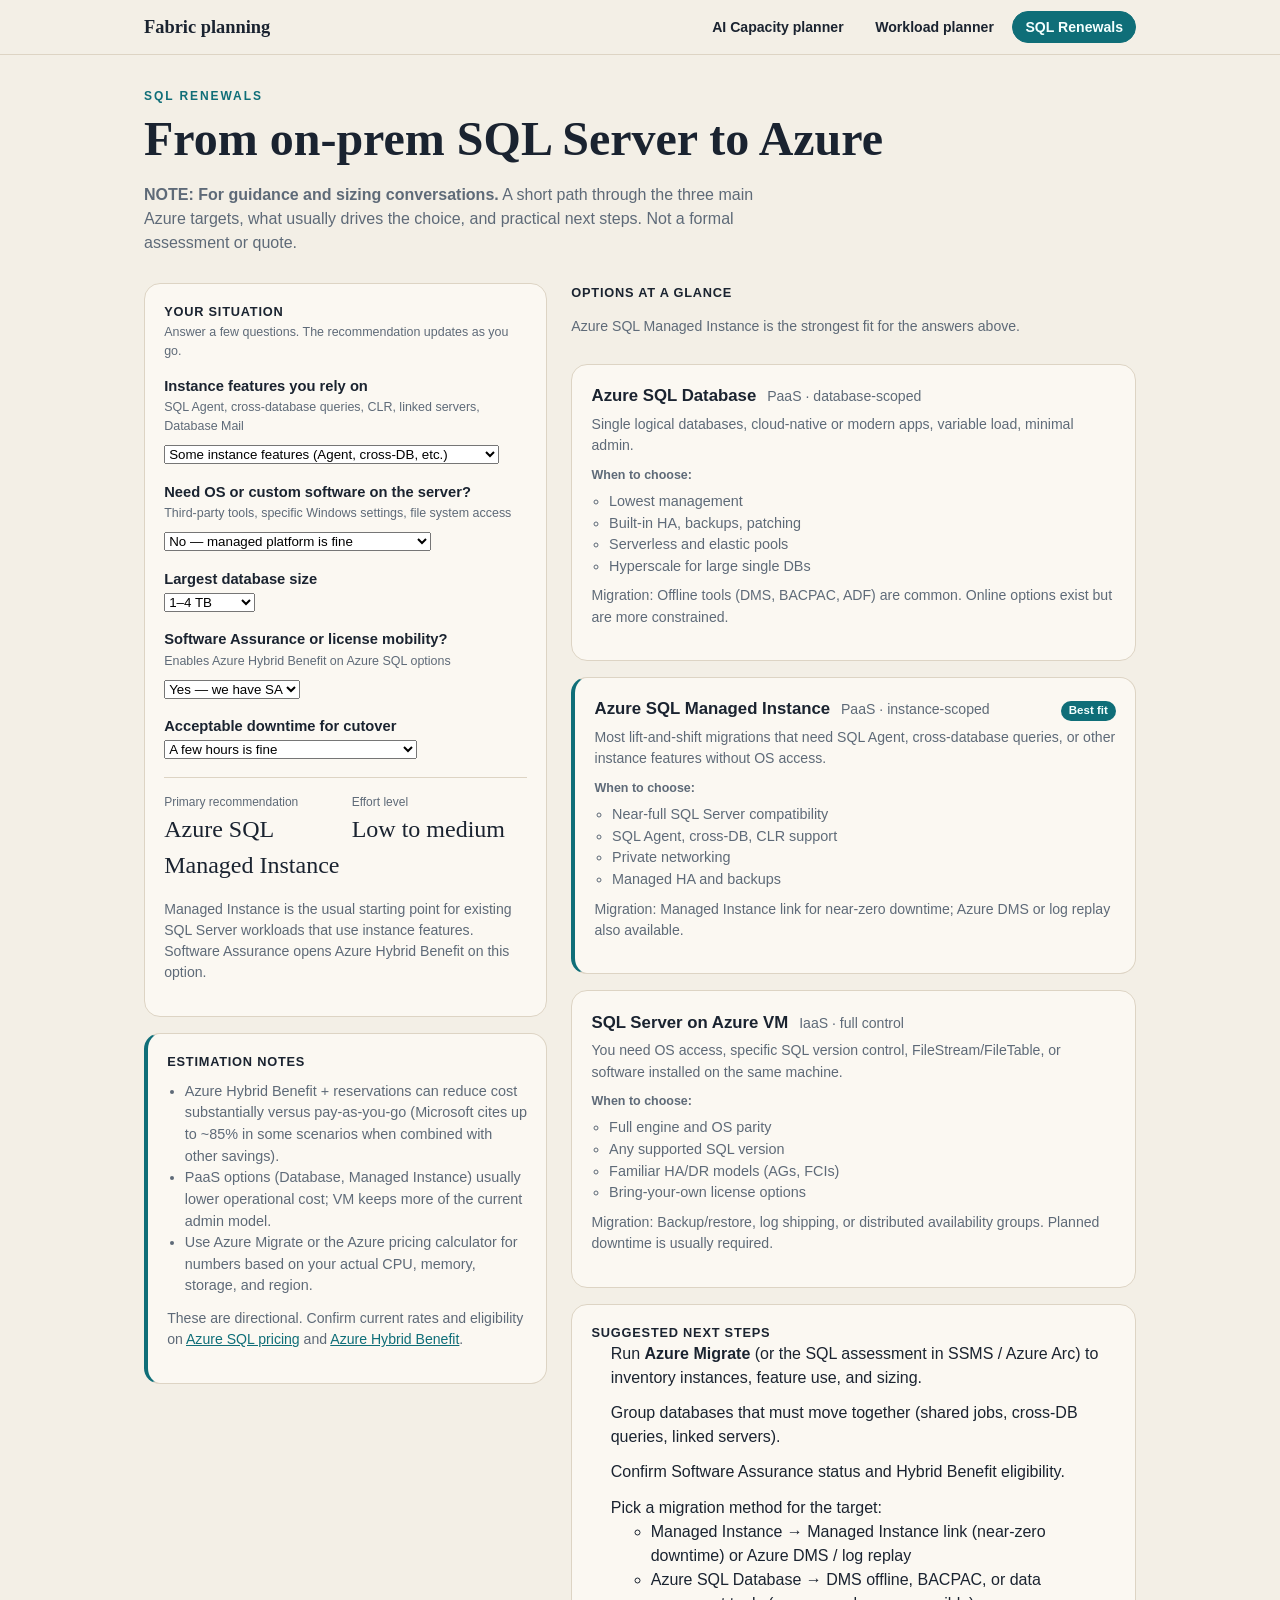
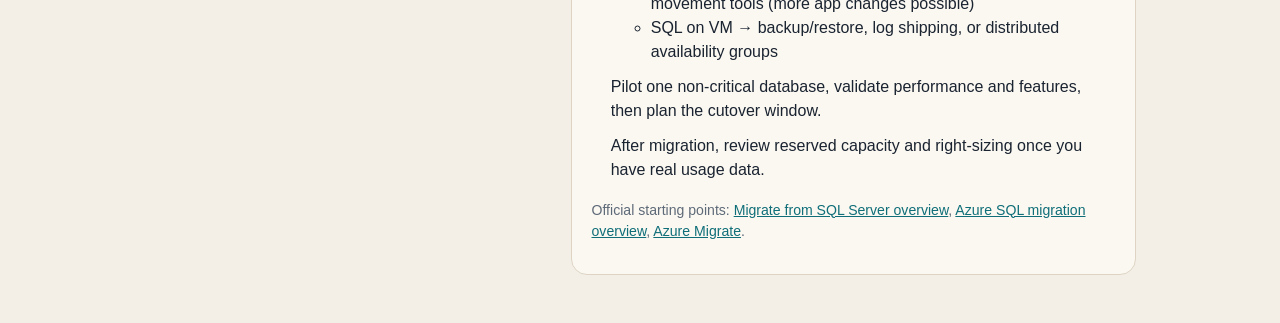
==== docs/sql-renewals/index.html @ 0dada89f "Add SQL Renewals guidance page for on-prem to Azure options" ====
<!DOCTYPE html>
<html lang="en">
<head>
  <meta charset="utf-8" />
  <meta name="viewport" content="width=device-width, initial-scale=1" />
  <title>SQL Renewals — Azure options</title>
  <meta name="description" content="High-level guidance for customers moving on-premises SQL Server databases to Azure. Compare Azure SQL Database, Managed Instance, and SQL on VMs, with next steps and estimation notes." />
  <link rel="stylesheet" href="../site.css" />
</head>
<body data-page="sql">
  <script src="../nav.js"></script>
  <main class="wrap">
    <p class="kicker">SQL renewals</p>
    <h1>From on-prem SQL Server to Azure</h1>
    <p class="lede"><strong>NOTE: For guidance and sizing conversations.</strong> A short path through the three main Azure targets, what usually drives the choice, and practical next steps. Not a formal assessment or quote.</p>

    <div class="layout">
      <section>
        <div class="card">
          <h2>Your situation</h2>
          <p class="hint">Answer a few questions. The recommendation updates as you go.</p>

          <label for="features">Instance features you rely on</label>
          <p class="hint">SQL Agent, cross-database queries, CLR, linked servers, Database Mail</p>
          <select id="features">
            <option value="none">Mostly database-level only</option>
            <option value="some" selected>Some instance features (Agent, cross-DB, etc.)</option>
            <option value="heavy">Heavy use of instance features or custom extensions</option>
          </select>

          <label for="os">Need OS or custom software on the server?</label>
          <p class="hint">Third-party tools, specific Windows settings, file system access</p>
          <select id="os">
            <option value="no" selected>No — managed platform is fine</option>
            <option value="yes">Yes — we need OS or install-level control</option>
          </select>

          <label for="size">Largest database size</label>
          <select id="size">
            <option value="small">Under 1 TB</option>
            <option value="mid" selected>1–4 TB</option>
            <option value="large">Over 4 TB</option>
          </select>

          <label for="sa">Software Assurance or license mobility?</label>
          <p class="hint">Enables Azure Hybrid Benefit on Azure SQL options</p>
          <select id="sa">
            <option value="yes" selected>Yes — we have SA</option>
            <option value="no">No or not sure</option>
          </select>

          <label for="downtime">Acceptable downtime for cutover</label>
          <select id="downtime">
            <option value="low">Minimal (near-zero preferred)</option>
            <option value="medium" selected>A few hours is fine</option>
            <option value="high">Planned outage of a day or more is OK</option>
          </select>

          <dl class="stats" style="margin-top:1rem">
            <div><dt>Primary recommendation</dt><dd id="rec-name">—</dd></div>
            <div><dt>Effort level</dt><dd id="rec-effort">—</dd></div>
          </dl>
          <p class="note" id="rec-why" style="margin-top:0.6rem"></p>
        </div>

        <div class="card accent-card" style="margin-top:1rem">
          <h2>Estimation notes</h2>
          <ul class="assume">
            <li>Azure Hybrid Benefit + reservations can reduce cost substantially versus pay-as-you-go (Microsoft cites up to ~85% in some scenarios when combined with other savings).</li>
            <li>PaaS options (Database, Managed Instance) usually lower operational cost; VM keeps more of the current admin model.</li>
            <li>Use Azure Migrate or the Azure pricing calculator for numbers based on your actual CPU, memory, storage, and region.</li>
          </ul>
          <p class="note" style="margin-top:0.7rem">These are directional. Confirm current rates and eligibility on <a href="https://azure.microsoft.com/pricing/details/azure-sql-database/" target="_blank">Azure SQL pricing</a> and <a href="https://azure.microsoft.com/pricing/hybrid-benefit/" target="_blank">Azure Hybrid Benefit</a>.</p>
        </div>
      </section>

      <section>
        <div class="toolbar">
          <div>
            <h2>Options at a glance</h2>
            <p class="note" id="fit-line">Adjust the inputs to highlight the strongest fit.</p>
          </div>
        </div>
        <ol id="options" class="stack"></ol>

        <div class="card" style="margin-top:1rem">
          <h2>Suggested next steps</h2>
          <ol class="assume" style="padding-left:1.2rem">
            <li>Run <strong>Azure Migrate</strong> (or the SQL assessment in SSMS / Azure Arc) to inventory instances, feature use, and sizing.</li>
            <li>Group databases that must move together (shared jobs, cross-DB queries, linked servers).</li>
            <li>Confirm Software Assurance status and Hybrid Benefit eligibility.</li>
            <li>Pick a migration method for the target:
              <ul>
                <li>Managed Instance → Managed Instance link (near-zero downtime) or Azure DMS / log replay</li>
                <li>Azure SQL Database → DMS offline, BACPAC, or data movement tools (more app changes possible)</li>
                <li>SQL on VM → backup/restore, log shipping, or distributed availability groups</li>
              </ul>
            </li>
            <li>Pilot one non-critical database, validate performance and features, then plan the cutover window.</li>
            <li>After migration, review reserved capacity and right-sizing once you have real usage data.</li>
          </ol>
          <p class="note foot">Official starting points: <a href="https://learn.microsoft.com/en-us/data-migration/sql-server/overview" target="_blank">Migrate from SQL Server overview</a>, <a href="https://learn.microsoft.com/en-us/azure/azure-sql/migration-guides/migration-overview" target="_blank">Azure SQL migration overview</a>, <a href="https://azure.microsoft.com/products/azure-migrate/" target="_blank">Azure Migrate</a>.</p>
        </div>
      </section>
    </div>
  </main>

  <script>
    const OPTIONS = [
      {
        id: "db",
        name: "Azure SQL Database",
        model: "PaaS · database-scoped",
        effort: "Higher (possible app changes)",
        when: "Single logical databases, cloud-native or modern apps, variable load, minimal admin.",
        pros: ["Lowest management", "Built-in HA, backups, patching", "Serverless and elastic pools", "Hyperscale for large single DBs"],
        cons: ["No full SQL Agent", "Limited cross-database and instance features", "No OS access"],
        migrate: "Offline tools (DMS, BACPAC, ADF) are common. Online options exist but are more constrained."
      },
      {
        id: "mi",
        name: "Azure SQL Managed Instance",
        model: "PaaS · instance-scoped",
        effort: "Low to medium",
        when: "Most lift-and-shift migrations that need SQL Agent, cross-database queries, or other instance features without OS access.",
        pros: ["Near-full SQL Server compatibility", "SQL Agent, cross-DB, CLR support", "Private networking", "Managed HA and backups"],
        cons: ["Higher cost than single Database in some cases", "Some feature differences remain", "Storage and size limits apply"],
        migrate: "Managed Instance link for near-zero downtime; Azure DMS or log replay also available."
      },
      {
        id: "vm",
        name: "SQL Server on Azure VM",
        model: "IaaS · full control",
        effort: "Lowest migration, highest ongoing ops",
        when: "You need OS access, specific SQL version control, FileStream/FileTable, or software installed on the same machine.",
        pros: ["Full engine and OS parity", "Any supported SQL version", "Familiar HA/DR models (AGs, FCIs)", "Bring-your-own license options"],
        cons: ["You own patching, backups, and HA", "Idle VMs still cost money", "More operational work"],
        migrate: "Backup/restore, log shipping, or distributed availability groups. Planned downtime is usually required."
      }
    ];

    function recommend() {
      const features = document.getElementById("features").value;
      const os = document.getElementById("os").value;
      const size = document.getElementById("size").value;
      const sa = document.getElementById("sa").value;
      const downtime = document.getElementById("downtime").value;

      let primary = "mi";
      let why = "Managed Instance is the usual starting point for existing SQL Server workloads that use instance features.";

      if (os === "yes") {
        primary = "vm";
        why = "OS or custom software requirements point to SQL Server on an Azure VM.";
      } else if (features === "none" && size !== "large") {
        primary = "db";
        why = "Database-level features and moderate size fit Azure SQL Database well, with the lowest management overhead.";
      } else if (features === "heavy") {
        primary = "mi";
        why = "Heavy instance-feature use is a strong fit for Managed Instance. Review any remaining gaps against a VM if needed.";
      } else if (size === "large") {
        primary = "mi";
        why = "Larger databases are commonly placed on Managed Instance (or a VM). Confirm storage and performance limits for the target tier.";
      }

      if (sa === "yes" && primary !== "vm") {
        why += " Software Assurance opens Azure Hybrid Benefit on this option.";
      }
      if (downtime === "low" && primary === "mi") {
        why += " Managed Instance link is designed for minimal-downtime cutovers.";
      }

      return { primary, why };
    }

    function render() {
      const { primary, why } = recommend();
      const rec = OPTIONS.find(o => o.id === primary);
      document.getElementById("rec-name").textContent = rec.name;
      document.getElementById("rec-effort").textContent = rec.effort;
      document.getElementById("rec-why").textContent = why;
      document.getElementById("fit-line").textContent = rec.name + " is the strongest fit for the answers above.";

      const list = document.getElementById("options");
      list.replaceChildren();
      OPTIONS.forEach(function (opt) {
        const li = document.createElement("li");
        li.className = "card" + (opt.id === primary ? " accent-card" : "");
        li.innerHTML =
          '<div class="row" style="display:flex;justify-content:space-between;align-items:baseline;gap:0.5rem;flex-wrap:wrap">' +
            '<div><strong style="font-size:1.05rem"></strong> <span class="price" style="margin-left:0.4rem"></span></div>' +
            (opt.id === primary ? '<span class="pill fit">Best fit</span>' : '') +
          '</div>' +
          '<p class="note" style="margin:0.35rem 0 0.6rem"></p>' +
          '<p class="hint" style="margin:0 0 0.4rem"><strong>When to choose:</strong> </p>' +
          '<ul class="assume" style="margin-top:0"></ul>' +
          '<p class="note" style="margin-top:0.5rem"><strong>Migration:</strong> </p>';
        li.querySelector("strong").textContent = opt.name;
        li.querySelector(".price").textContent = opt.model;
        li.querySelector("p.note").textContent = opt.when;
        const ul = li.querySelector("ul");
        opt.pros.forEach(function (p) {
          const item = document.createElement("li");
          item.textContent = p;
          ul.appendChild(item);
        });
        li.querySelectorAll("p.note")[1].textContent = "Migration: " + opt.migrate;
        list.appendChild(li);
      });
    }

    ["features", "os", "size", "sa", "downtime"].forEach(function (id) {
      document.getElementById(id).addEventListener("change", render);
    });
    render();
  </script>
  <!-- Cloudflare Web Analytics --><script type='module' src='https://static.cloudflareinsights.com/beacon.min.js' data-cf-beacon='{"token": "a39a55a293044466ad2233b0552613f7"}'></script><!-- End Cloudflare Web Analytics -->
</body>
</html>
---- docs/site.css ----
/* Shared styles for the Fabric planning site.
   Link this from every page: <link rel="stylesheet" href="site.css" /> */

:root {
  --paper: #f3efe6;
  --sheet: #fbf8f2;
  --ink: #1a2330;
  --muted: #5e6a78;
  --line: #ddd4c4;
  --accent: #0f6e78;
  --accent-ink: #f4fffe;
  --ok: #1f6b4a;
  --ok-bg: #e5f4ec;
  --warn: #8a5a12;
  --warn-bg: #f8efd8;
  --hot: #9a3412;
  --hot-bg: #fde8d8;
  --over: #9b1c1c;
  --over-bg: #f8e4e2;
  --sans: "Segoe UI", "Liberation Sans", sans-serif;
  --serif: "Palatino Linotype", "Liberation Serif", Georgia, serif;
}

* { box-sizing: border-box; }
html, body { margin: 0; background: var(--paper); color: var(--ink); }
body { font-family: var(--sans); line-height: 1.5; }
button, [role="button"] { cursor: pointer; }
button, input { font: inherit; color: inherit; }
a { color: var(--accent); }

/* Navigation injected by nav.js */
.site-header {
  position: sticky;
  top: 0;
  z-index: 20;
  background: var(--paper);
  border-bottom: 1px solid var(--line);
}
.site-bar {
  max-width: 64rem;
  margin: 0 auto;
  padding: 0.7rem 1rem;
  display: flex;
  flex-wrap: wrap;
  align-items: center;
  gap: 0.45rem 0.85rem;
}
.site-brand {
  margin-right: auto;
  font-family: var(--serif);
  font-size: 1.15rem;
  font-weight: 600;
  color: var(--ink);
  text-decoration: none;
  line-height: 1.2;
}
.site-nav { display: flex; flex-wrap: wrap; gap: 0.35rem; }
.site-nav a {
  text-decoration: none;
  color: var(--ink);
  font-size: 0.88rem;
  font-weight: 650;
  line-height: 1.2;
  padding: 0.4rem 0.75rem;
  border-radius: 999px;
  border: 1px solid transparent;
}
.site-nav a:hover { background: var(--sheet); border-color: var(--line); }
.site-nav a[aria-current="page"] {
  background: var(--accent);
  color: var(--accent-ink);
  border-color: var(--accent);
}
.site-nav a[aria-current="page"]:hover { background: var(--accent); }

/* Page frame */
.wrap { max-width: 64rem; margin: 0 auto; padding: 2rem 1rem 3rem; }
.kicker {
  margin: 0;
  font-size: 0.75rem;
  font-weight: 650;
  letter-spacing: 0.16em;
  text-transform: uppercase;
  color: var(--accent);
}
h1 {
  margin: 0.4rem 0 0;
  font-family: var(--serif);
  font-size: clamp(2rem, 5vw, 3rem);
  font-weight: 600;
  line-height: 1.15;
}
.lede { max-width: 40rem; color: var(--muted); }
.layout { display: grid; gap: 1.5rem; margin-top: 1.75rem; }
@media (min-width: 960px) {
  .layout { grid-template-columns: 5fr 7fr; align-items: start; }
}

.card { background: var(--sheet); border: 1px solid var(--line); border-radius: 1rem; padding: 1.15rem 1.2rem; }
.accent-card { border-left: 4px solid var(--accent); }
.stack { display: grid; gap: 1rem; }

h2 { margin: 0; font-size: 0.8rem; letter-spacing: 0.06em; text-transform: uppercase; }
label { display: block; font-size: 0.92rem; font-weight: 600; margin-top: 0.9rem; }
.hint { margin: 0.1rem 0 0.4rem; color: var(--muted); font-size: 0.78rem; }
.note { color: var(--muted); font-size: 0.88rem; }
ul.assume { margin: 0.6rem 0 0; padding-left: 1.1rem; color: var(--muted); font-size: 0.9rem; }
.foot { margin-top: 1.1rem; }

.stepper { display: flex; gap: 0.5rem; }
.stepper button, .stepper input {
  height: 3rem;
  border: 1px solid var(--line);
  background: var(--paper);
  border-radius: 0.75rem;
}
.stepper button { width: 3rem; }
.stepper input {
  flex: 1;
  min-width: 0;
  padding: 0 0.75rem;
  font-size: 1.1rem;
  font-variant-numeric: tabular-nums;
}
.stepper input:focus { outline: 2px solid var(--accent); border-color: var(--accent); }

input[type="number"] {
  width: 100%;
  height: 2.7rem;
  border: 1px solid var(--line);
  background: var(--paper);
  border-radius: 0.7rem;
  padding: 0 0.7rem;
  font-variant-numeric: tabular-nums;
}
input[type="number"]:focus { outline: 2px solid var(--accent); border-color: var(--accent); }
input[type="range"] { width: 100%; accent-color: var(--accent); }

.grid { display: grid; gap: 0.75rem 1rem; margin-top: 0.8rem; }
@media (min-width: 640px) {
  .grid.two { grid-template-columns: 1fr 1fr; }
}

.stats {
  display: grid;
  grid-template-columns: 1fr 1fr;
  gap: 0.75rem;
  margin-top: 1rem;
  padding-top: 0.9rem;
  border-top: 1px solid var(--line);
}
.stats dt { color: var(--muted); font-size: 0.75rem; }
.stats dd { margin: 0; font-family: var(--serif); font-size: 1.5rem; font-variant-numeric: tabular-nums; }

.toolbar {
  display: flex;
  flex-wrap: wrap;
  justify-content: space-between;
  gap: 0.75rem;
  align-items: flex-end;
  margin-bottom: 0.8rem;
}
.actions { display: flex; gap: 0.5rem; flex-wrap: wrap; }
.btn {
  display: inline-flex;
  align-items: center;
  height: 2.75rem;
  padding: 0 1rem;
  border-radius: 999px;
  border: 1px solid var(--line);
  background: var(--sheet);
  text-decoration: none;
  color: var(--ink);
  font-size: 0.9rem;
}
.btn.primary { background: var(--accent); color: var(--accent-ink); border-color: var(--accent); }

ol { list-style: none; margin: 0; padding: 0; display: grid; gap: 0.7rem; }
li.sku { background: var(--sheet); border: 1px solid var(--line); border-radius: 1rem; padding: 1rem 1.1rem; }
li.sku.fit { border-color: var(--accent); }
.row { display: flex; flex-wrap: wrap; justify-content: space-between; gap: 0.4rem; align-items: baseline; }
.sku-name { font-family: var(--serif); font-size: 1.45rem; }
.price { color: var(--muted); font-size: 0.88rem; margin-left: 0.4rem; font-variant-numeric: tabular-nums; }
.pill {
  display: inline-block;
  border-radius: 999px;
  padding: 0.1rem 0.5rem;
  font-size: 0.72rem;
  font-weight: 650;
  margin-left: 0.45rem;
}
.pill.fit { background: var(--accent); color: var(--accent-ink); }
.pct { font-family: var(--serif); font-size: 1.45rem; font-variant-numeric: tabular-nums; }
.band { border-radius: 999px; padding: 0.1rem 0.5rem; font-size: 0.72rem; font-weight: 650; margin-left: 0.4rem; }
.room { background: var(--ok-bg); color: var(--ok); }
.busy { background: var(--warn-bg); color: var(--warn); }
.tight { background: var(--hot-bg); color: var(--hot); }
.over { background: var(--over-bg); color: var(--over); }
.track { margin-top: 0.65rem; height: 0.5rem; background: var(--paper); border-radius: 999px; overflow: hidden; }
.fill { height: 100%; border-radius: 999px; width: 0; }
.fill.room { background: var(--ok); }
.fill.busy { background: var(--warn); }
.fill.tight { background: var(--hot); }
.fill.over { background: var(--over); }
.meta { margin: 0.45rem 0 0; color: var(--muted); font-size: 0.85rem; font-variant-numeric: tabular-nums; }
.price-note { margin: 0.55rem 0 0; }

.split { display: grid; gap: 0.4rem; margin: 0.8rem 0 1rem; }
.split-row { display: flex; justify-content: space-between; gap: 0.5rem; font-size: 0.88rem; }
.split-row span:last-child { font-variant-numeric: tabular-nums; }
.work-title { display: flex; justify-content: space-between; gap: 0.5rem; align-items: baseline; }
.work-cu { font-family: var(--serif); font-size: 1.15rem; font-variant-numeric: tabular-nums; }

@media (prefers-reduced-motion: no-preference) {
  .fill { transition: width 200ms ease; }
}

/* Workload planner: wider frame, tighter form rhythm */
[data-page="workloads"] .wrap { max-width: 72rem; }
[data-page="workloads"] .lede { max-width: 46rem; }
@media (min-width: 980px) {
  [data-page="workloads"] .layout { grid-template-columns: 1.05fr 0.95fr; }
}
[data-page="workloads"] label { font-size: 0.88rem; margin-top: 0; }
[data-page="workloads"] .hint { margin: 0.1rem 0 0.35rem; font-size: 0.76rem; }
[data-page="workloads"] .note { font-size: 0.86rem; }
[data-page="workloads"] ul.assume { font-size: 0.88rem; }
[data-page="workloads"] .stats { margin-top: 0.9rem; padding-top: 0; border-top: 0; }
[data-page="workloads"] .stats dd { font-size: 1.4rem; }
[data-page="workloads"] .btn { height: 2.6rem; }
[data-page="workloads"] li.sku { padding: 0.9rem 1rem; }
[data-page="workloads"] .sku-name { font-size: 1.3rem; }
[data-page="workloads"] .price { font-size: 0.85rem; margin-left: 0.35rem; }
[data-page="workloads"] .pill { background: var(--accent); color: var(--accent-ink); font-size: 0.7rem; margin-left: 0.4rem; }
[data-page="workloads"] .pct { font-size: 1.3rem; }
[data-page="workloads"] .band { font-size: 0.7rem; margin-left: 0.35rem; }
[data-page="workloads"] .track { margin-top: 0.55rem; height: 0.45rem; }
[data-page="workloads"] .meta { margin-top: 0.35rem; font-size: 0.82rem; }
[data-page="workloads"] .site-bar { max-width: 72rem; }
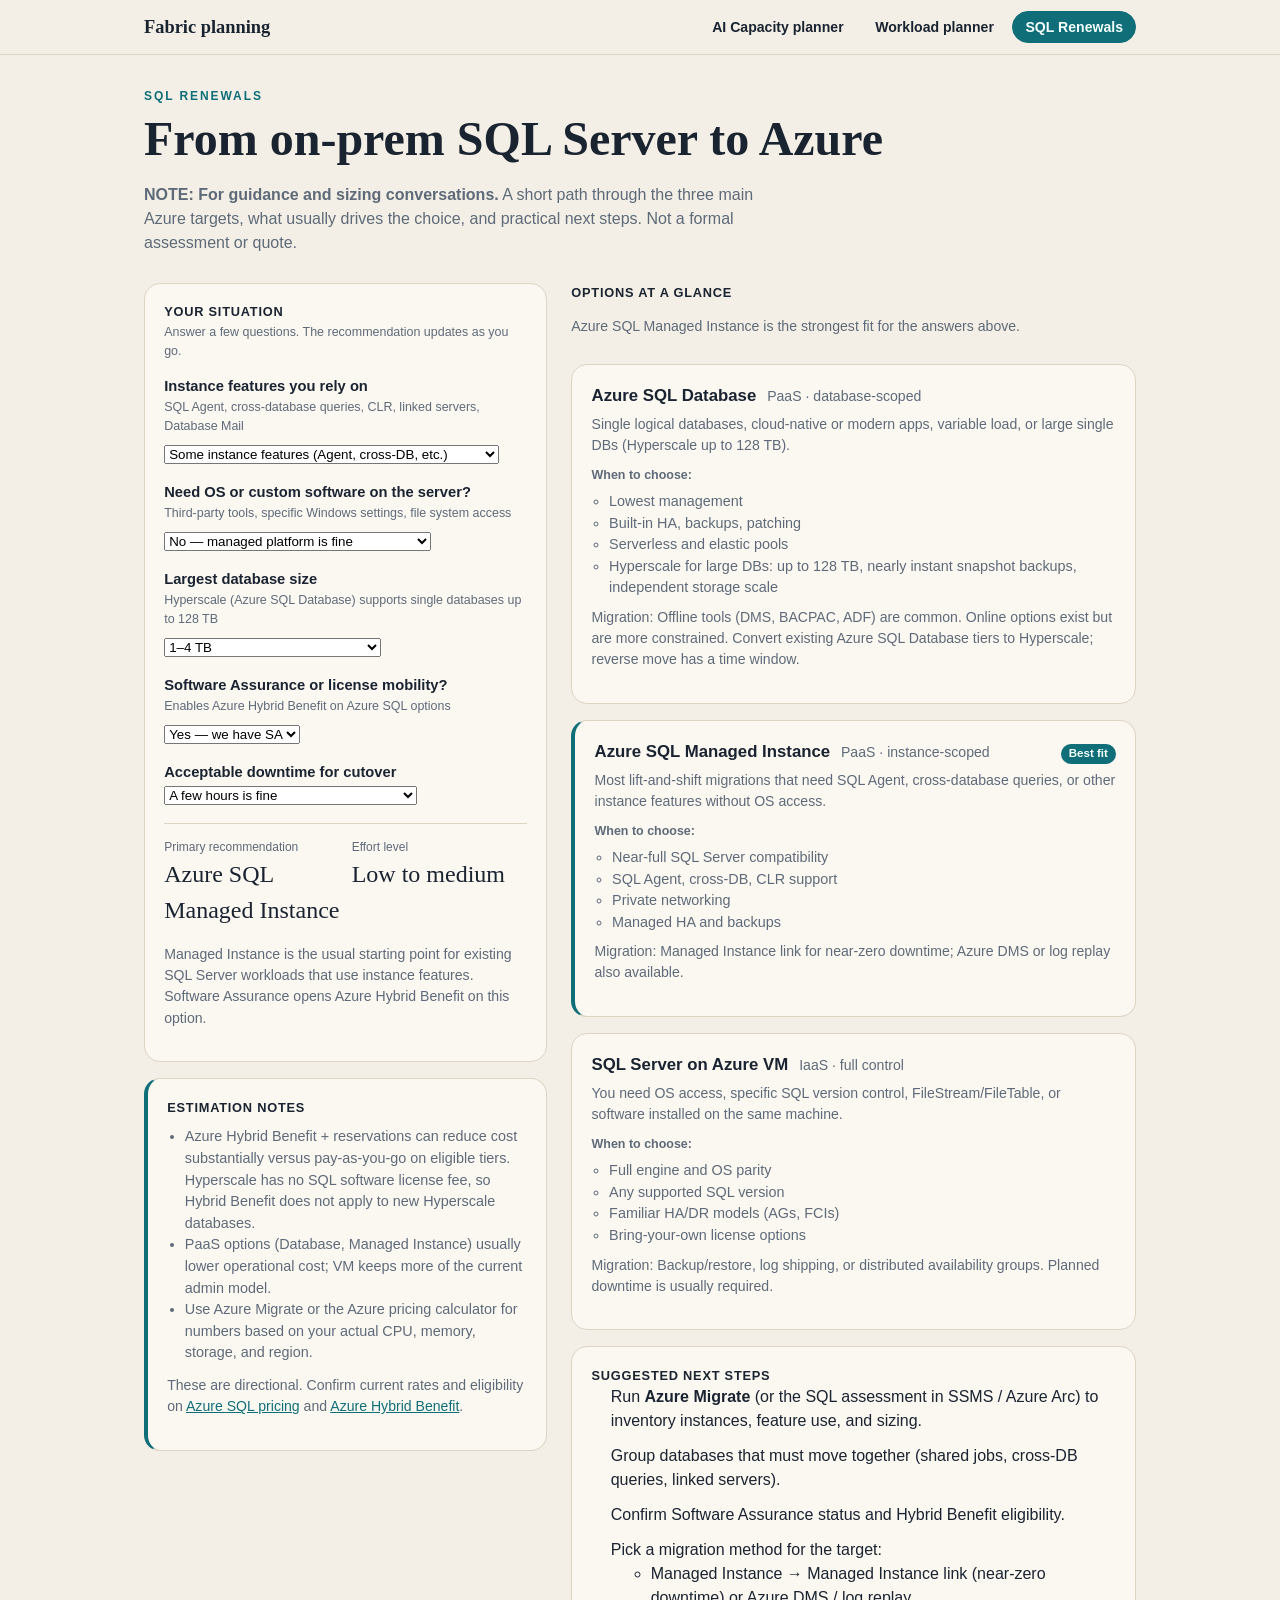
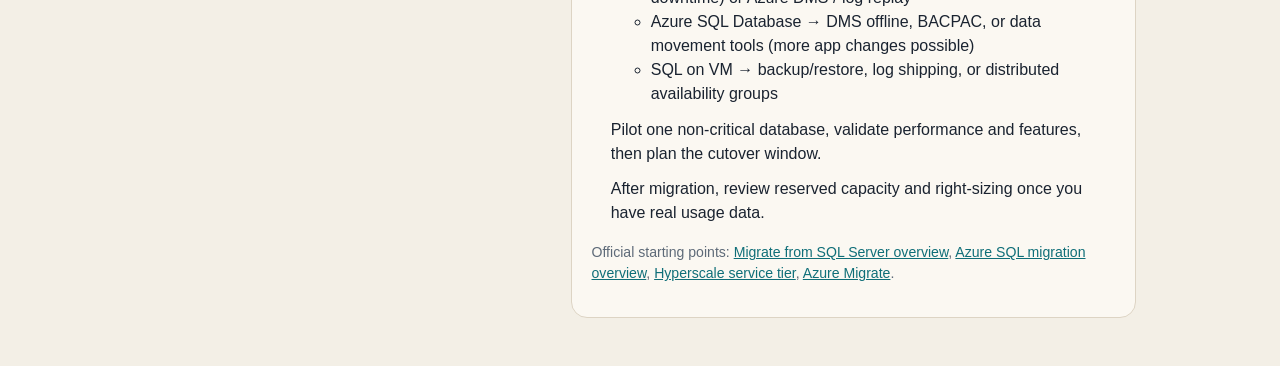
==== commit f1a1b473: "Factor Azure SQL Database Hyperscale into SQL Renewals recommendations" ====
--- a/docs/sql-renewals/index.html
+++ b/docs/sql-renewals/index.html
@@ -36,10 +36,11 @@
           </select>
 
           <label for="size">Largest database size</label>
+          <p class="hint">Hyperscale (Azure SQL Database) supports single databases up to 128 TB</p>
           <select id="size">
             <option value="small">Under 1 TB</option>
             <option value="mid" selected>1–4 TB</option>
-            <option value="large">Over 4 TB</option>
+            <option value="large">Over 4 TB (consider Hyperscale)</option>
           </select>
 
           <label for="sa">Software Assurance or license mobility?</label>
@@ -66,7 +67,7 @@
         <div class="card accent-card" style="margin-top:1rem">
           <h2>Estimation notes</h2>
           <ul class="assume">
-            <li>Azure Hybrid Benefit + reservations can reduce cost substantially versus pay-as-you-go (Microsoft cites up to ~85% in some scenarios when combined with other savings).</li>
+            <li>Azure Hybrid Benefit + reservations can reduce cost substantially versus pay-as-you-go on eligible tiers. Hyperscale has no SQL software license fee, so Hybrid Benefit does not apply to new Hyperscale databases.</li>
             <li>PaaS options (Database, Managed Instance) usually lower operational cost; VM keeps more of the current admin model.</li>
             <li>Use Azure Migrate or the Azure pricing calculator for numbers based on your actual CPU, memory, storage, and region.</li>
           </ul>
@@ -99,7 +100,7 @@
             <li>Pilot one non-critical database, validate performance and features, then plan the cutover window.</li>
             <li>After migration, review reserved capacity and right-sizing once you have real usage data.</li>
           </ol>
-          <p class="note foot">Official starting points: <a href="https://learn.microsoft.com/en-us/data-migration/sql-server/overview" target="_blank">Migrate from SQL Server overview</a>, <a href="https://learn.microsoft.com/en-us/azure/azure-sql/migration-guides/migration-overview" target="_blank">Azure SQL migration overview</a>, <a href="https://azure.microsoft.com/products/azure-migrate/" target="_blank">Azure Migrate</a>.</p>
+          <p class="note foot">Official starting points: <a href="https://learn.microsoft.com/en-us/data-migration/sql-server/overview" target="_blank">Migrate from SQL Server overview</a>, <a href="https://learn.microsoft.com/en-us/azure/azure-sql/migration-guides/migration-overview" target="_blank">Azure SQL migration overview</a>, <a href="https://learn.microsoft.com/en-us/azure/azure-sql/database/service-tier-hyperscale" target="_blank">Hyperscale service tier</a>, <a href="https://azure.microsoft.com/products/azure-migrate/" target="_blank">Azure Migrate</a>.</p>
         </div>
       </section>
     </div>
@@ -112,10 +113,10 @@
         name: "Azure SQL Database",
         model: "PaaS · database-scoped",
         effort: "Higher (possible app changes)",
-        when: "Single logical databases, cloud-native or modern apps, variable load, minimal admin.",
-        pros: ["Lowest management", "Built-in HA, backups, patching", "Serverless and elastic pools", "Hyperscale for large single DBs"],
-        cons: ["No full SQL Agent", "Limited cross-database and instance features", "No OS access"],
-        migrate: "Offline tools (DMS, BACPAC, ADF) are common. Online options exist but are more constrained."
+        when: "Single logical databases, cloud-native or modern apps, variable load, or large single DBs (Hyperscale up to 128 TB).",
+        pros: ["Lowest management", "Built-in HA, backups, patching", "Serverless and elastic pools", "Hyperscale for large DBs: up to 128 TB, nearly instant snapshot backups, independent storage scale"],
+        cons: ["No full SQL Agent", "Limited cross-database and instance features", "No OS access", "Hybrid Benefit does not apply to new Hyperscale databases"],
+        migrate: "Offline tools (DMS, BACPAC, ADF) are common. Online options exist but are more constrained. Convert existing Azure SQL Database tiers to Hyperscale; reverse move has a time window."
       },
       {
         id: "mi",
@@ -152,18 +153,23 @@
       if (os === "yes") {
         primary = "vm";
         why = "OS or custom software requirements point to SQL Server on an Azure VM.";
-      } else if (features === "none" && size !== "large") {
+      } else if (features === "none" && size === "large") {
         primary = "db";
-        why = "Database-level features and moderate size fit Azure SQL Database well, with the lowest management overhead.";
+        why = "A large single database with mostly database-level features is a strong fit for Azure SQL Database Hyperscale (up to 128 TB, nearly instant backups).";
+      } else if (features === "none") {
+        primary = "db";
+        why = "Database-level features and moderate size fit Azure SQL Database well, with the lowest management overhead. Use Hyperscale if the database is expected to grow large.";
       } else if (features === "heavy") {
         primary = "mi";
         why = "Heavy instance-feature use is a strong fit for Managed Instance. Review any remaining gaps against a VM if needed.";
       } else if (size === "large") {
         primary = "mi";
-        why = "Larger databases are commonly placed on Managed Instance (or a VM). Confirm storage and performance limits for the target tier.";
-      }
-
-      if (sa === "yes" && primary !== "vm") {
+        why = "Larger databases that need instance features are commonly placed on Managed Instance. If the database is a single logical DB with limited instance dependencies, consider Azure SQL Database Hyperscale instead.";
+      }
+
+      if (sa === "yes" && primary === "db" && size === "large") {
+        why += " Note: Hybrid Benefit does not apply to new Hyperscale databases.";
+      } else if (sa === "yes" && primary !== "vm") {
         why += " Software Assurance opens Azure Hybrid Benefit on this option.";
       }
       if (downtime === "low" && primary === "mi") {
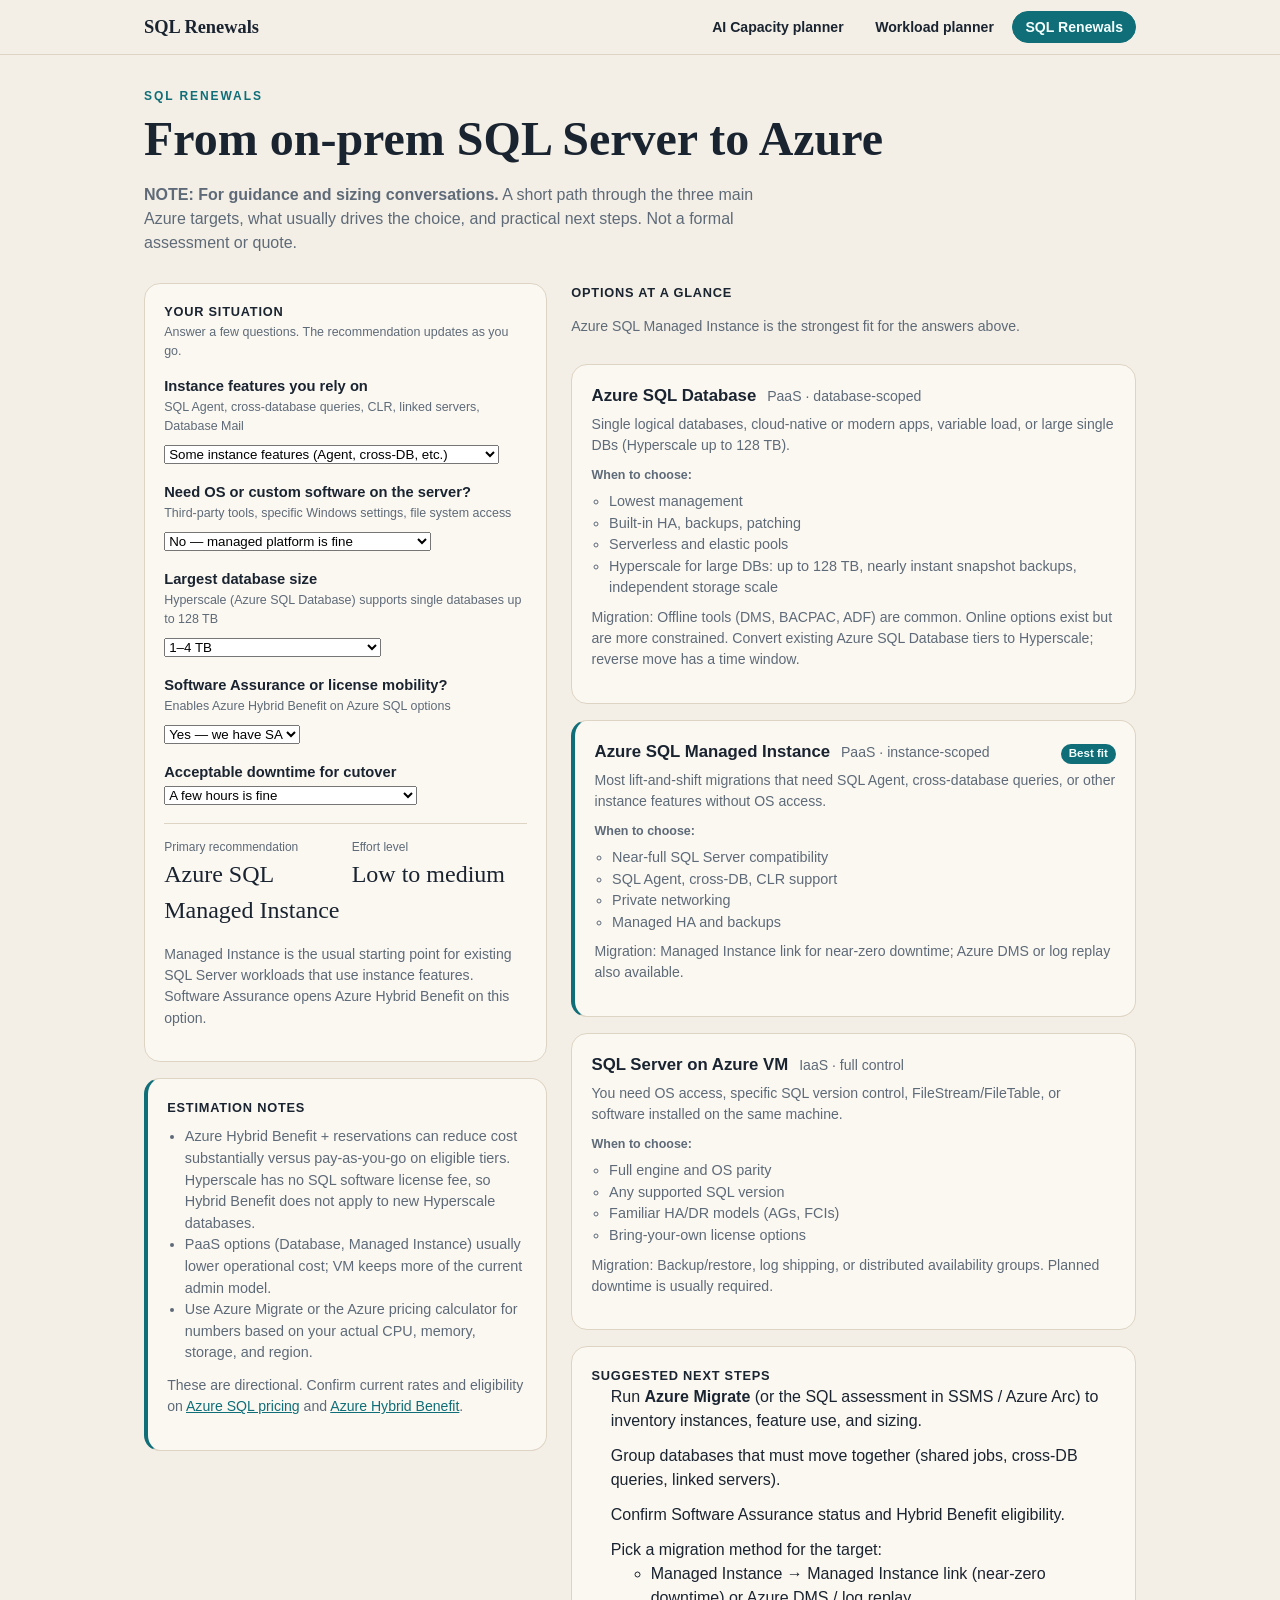
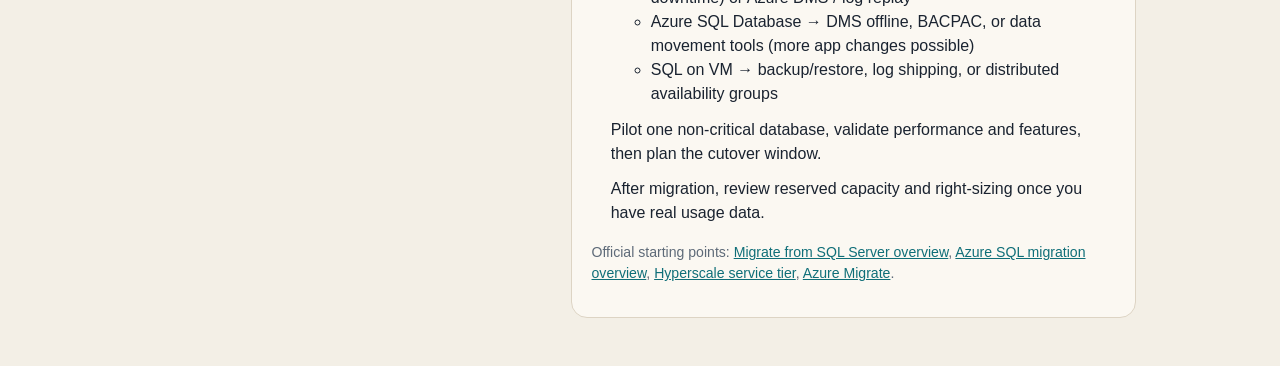
==== commit aeff7d5f: "Show SQL Renewals as the title when that page is active" ====
--- a/docs/sql-renewals/index.html
+++ b/docs/sql-renewals/index.html
@@ -10,7 +10,7 @@
 <body data-page="sql">
   <script src="../nav.js"></script>
   <main class="wrap">
-    <p class="kicker">SQL renewals</p>
+    <p class="kicker">SQL Renewals</p>
     <h1>From on-prem SQL Server to Azure</h1>
     <p class="lede"><strong>NOTE: For guidance and sizing conversations.</strong> A short path through the three main Azure targets, what usually drives the choice, and practical next steps. Not a formal assessment or quote.</p>
 
